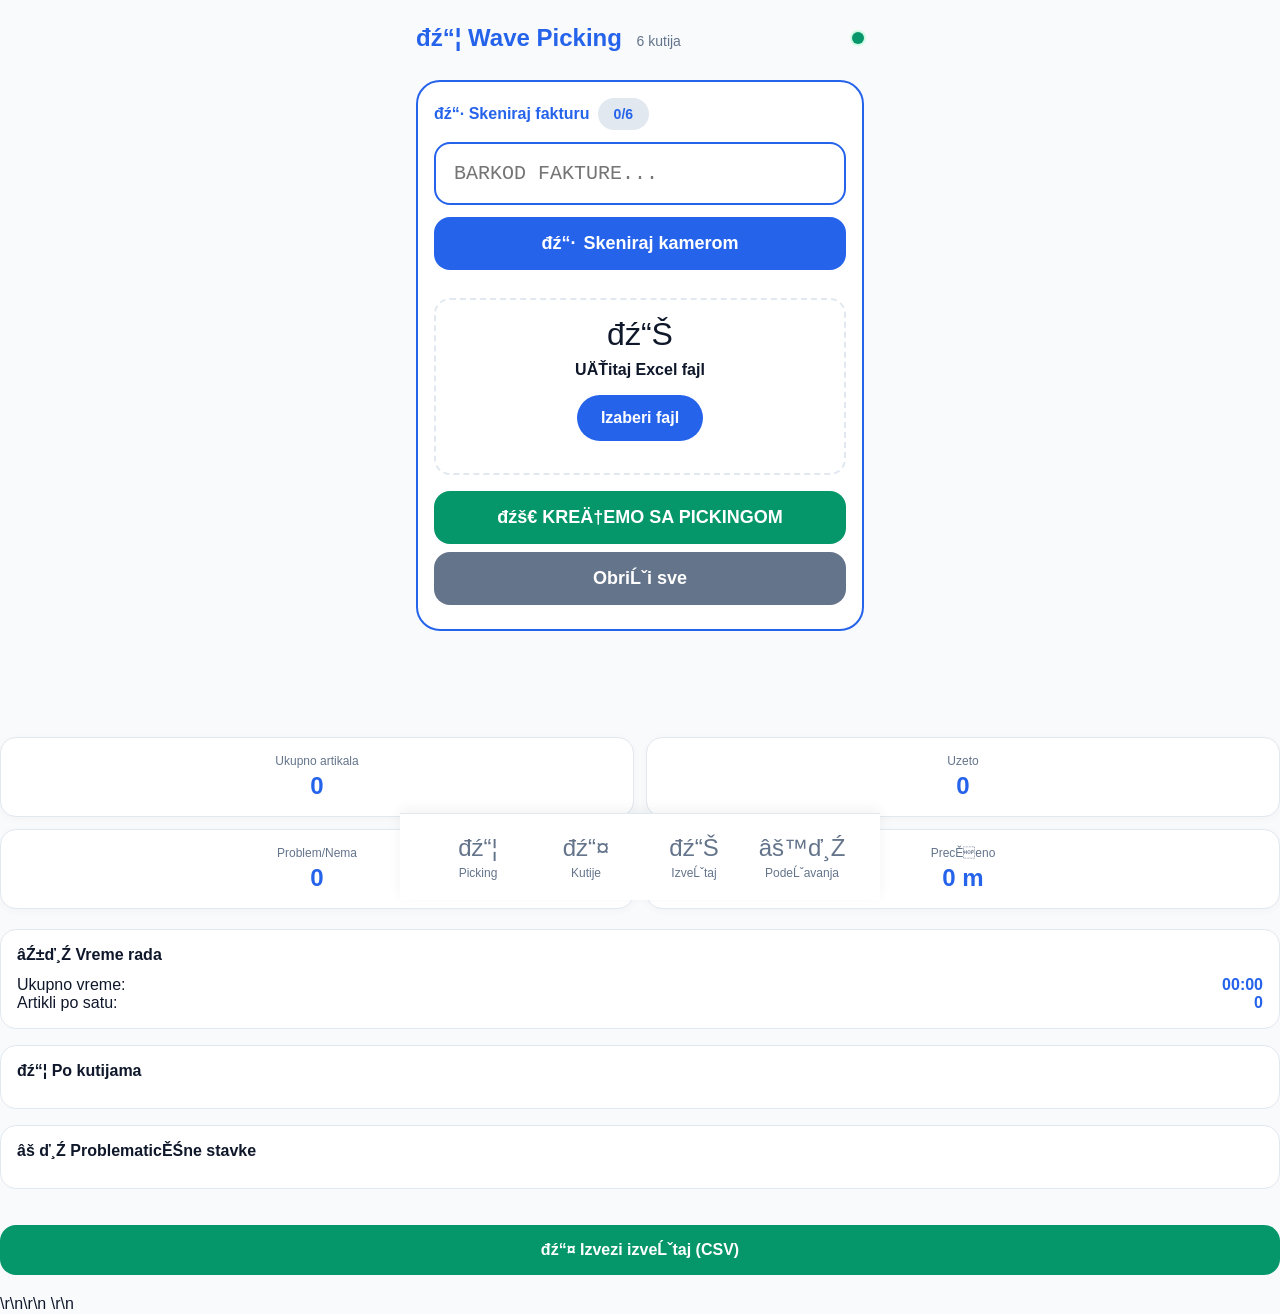
==== legacy/archive-v1/index_mobile.html @ 830100ee "Archive legacy files" ====
<!DOCTYPE html>
<html lang="sr">
<head>
    <meta charset="UTF-8">
    <meta name="viewport" content="width=device-width, initial-scale=1.0, maximum-scale=1.0, user-scalable=no">
    <title>Wave Picking Mobile â€˘ 6 kutija</title>
    
    <!-- PWA Meta tagovi -->
    <link rel="manifest" href="manifest.json">
    <meta name="mobile-web-app-capable" content="yes">
    <meta name="apple-mobile-web-app-capable" content="yes">
    <meta name="apple-mobile-web-app-status-bar-style" content="black-translucent">
    <meta name="theme-color" content="#2563eb">
    <meta name="apple-mobile-web-app-title" content="Wave Picking">
    <!-- Ikonicu za tab - da ne trazi favicon.ico -->
    <link rel="icon" href="data:image/svg+xml,<svg xmlns='http://www.w3.org/2000/svg' viewBox='0 0 100 100'><text y='90' x='50' font-size='90' text-anchor='middle'>&#x1F4E6;</text></svg>">
        <!-- iOS Ikonice -->
    <!-- SheetJS za Excel import -->
    <script src="https://cdn.sheetjs.com/xlsx-0.20.2/package/dist/xlsx.full.min.js"></script>
    
    <style>
        /* Reset i osnovni stilovi */
        :root {
            --primary: #2563eb;
            --primary-dark: #1d4ed8;
            --success: #059669;
            --success-light: #d1fae5;
            --warning: #d97706;
            --danger: #dc2626;
            --dark: #0f172a;
            --light: #f8fafc;
            --gray: #64748b;
            --gray-light: #e2e8f0;
            --surface: #ffffff;
        }
        
        * {
            box-sizing: border-box;
            margin: 0;
            padding: 0;
        }
        
        body {
            font-family: -apple-system, BlinkMacSystemFont, 'Segoe UI', Roboto, Helvetica, Arial, sans-serif;
            background: var(--light);
            color: var(--dark);
            min-height: 100vh;
            padding: 0;
            margin: 0;
            -webkit-tap-highlight-color: transparent;
        }
        
        /* Mobilni kontejner */
        .mobile-container {
            max-width: 480px;
            margin: 0 auto;
            padding: 16px;
            padding-bottom: 80px; /* Prostor za donji navbar */
        }
        
        /* Header */
        .app-header {
            display: flex;
            align-items: center;
            justify-content: space-between;
            margin-bottom: 20px;
            padding: 8px 0;
        }
        
        .app-title {
            font-size: 24px;
            font-weight: 700;
            color: var(--primary);
        }
        
        .app-title span {
            font-size: 14px;
            color: var(--gray);
            font-weight: 400;
            margin-left: 8px;
        }
        
        .connection-status {
            width: 12px;
            height: 12px;
            border-radius: 50%;
            background: var(--success);
            box-shadow: 0 0 0 2px var(--success-light);
        }
        
        .connection-status.offline {
            background: var(--gray);
            box-shadow: 0 0 0 2px var(--gray-light);
        }

        /* Izvestaji */
        .stat-card {
            background: var(--surface);
            padding: 16px;
            border-radius: 16px;
            text-align: center;
            box-shadow: 0 2px 8px rgba(0,0,0,0.03);
            border: 1px solid var(--gray-light);
        }

        .stat-label {
            font-size: 12px;
            color: var(--gray);
            margin-bottom: 4px;
        }

        .stat-value {
            font-size: 24px;
            font-weight: 700;
            color: var(--primary);
        }

        .report-section {
            background: var(--surface);
            border-radius: 16px;
            padding: 16px;
            margin-bottom: 16px;
            border: 1px solid var(--gray-light);
        }

        .section-title {
            font-weight: 600;
            margin-bottom: 12px;
            color: var(--dark);
        }

        .value {
            font-weight: 600;
            color: var(--primary);
        }

        .export-btn {
            width: 100%;
            padding: 16px;
            background: var(--success);
            color: white;
            border: none;
            border-radius: 16px;
            font-size: 16px;
            font-weight: 600;
            margin: 20px 0;
            cursor: pointer;
        }

        .box-progress-item {
            display: flex;
            align-items: center;
            gap: 10px;
            margin-bottom: 10px;
        }

        .box-color {
            width: 24px;
            height: 24px;
            border-radius: 8px;
        }

        .problem-item {
            padding: 12px;
            background: #fff5f5;
            border-radius: 12px;
            margin-bottom: 8px;
            border-left: 4px solid var(--danger);
        }
        
        /* Kartice */
        .card {
            background: var(--surface);
            border-radius: 24px;
            padding: 20px;
            margin-bottom: 16px;
            box-shadow: 0 4px 12px rgba(0,0,0,0.03);
            border: 1px solid var(--gray-light);
        }
        
        /* Input za skeniranje */
        .scan-section {
            background: var(--surface);
            border-radius: 24px;
            padding: 16px;
            margin-bottom: 16px;
            border: 2px solid var(--primary);
        }
        
        .scan-label {
            display: flex;
            align-items: center;
            gap: 8px;
            margin-bottom: 12px;
            color: var(--primary);
            font-weight: 600;
            font-size: 16px;
        }
        
        .scan-input {
            width: 100%;
            padding: 18px;
            font-size: 20px;
            border: 2px solid var(--gray-light);
            border-radius: 16px;
            font-family: monospace;
            text-transform: uppercase;
            background: white;
            margin-bottom: 12px;
        }
        
        .scan-input:focus {
            outline: none;
            border-color: var(--primary);
        }

        /* Donja navigacija - poboljsano */
        .bottom-nav {
            position: fixed;
            bottom: 0;
            left: 0;
            right: 0;
            background: var(--surface);
            border-top: 2px solid var(--gray-light);
            padding: 8px 12px;
            display: flex;
            justify-content: space-around;
            max-width: 480px;
            margin: 0 auto;
            box-shadow: 0 -4px 12px rgba(0,0,0,0.05);
            z-index: 1000;
        }

        .nav-item {
            display: flex;
            flex-direction: column;
            align-items: center;
            gap: 4px;
            color: var(--gray);
            font-size: 12px;
            cursor: pointer;
            padding: 8px 12px;
            border-radius: 30px;
            transition: all 0.2s ease;
            flex: 1;
            max-width: 80px;
        }

        .nav-item:active {
            background: var(--gray-light);
            transform: scale(0.95);
        }

        .nav-item.active {
            color: var(--primary);
            font-weight: 600;
        }

        .nav-item.active .nav-icon {
            transform: scale(1.1);
        }

        .nav-icon {
            font-size: 24px;
            transition: transform 0.2s ease;
        }

        /* Dodati padding na dnu za sadrzaj da ne bude prekriven navigacijom */
        .mobile-container {
            padding-bottom: 90px;
        }
        
        .scan-button {
            width: 100%;
            padding: 16px;
            background: var(--primary);
            color: white;
            border: none;
            border-radius: 16px;
            font-size: 18px;
            font-weight: 600;
            display: flex;
            align-items: center;
            justify-content: center;
            gap: 8px;
            margin-bottom: 8px;
        }
        
        .scan-button:active {
            background: var(--primary-dark);
            transform: scale(0.98);
        }
        
        /* Fakture pilule */
        .invoices-list {
            display: flex;
            flex-wrap: wrap;
            gap: 8px;
            margin: 12px 0;
        }
        
        .invoice-pill {
            background: var(--gray-light);
            padding: 8px 16px;
            border-radius: 40px;
            font-size: 14px;
            font-weight: 600;
            display: inline-flex;
            align-items: center;
            gap: 8px;
        }
        
        .invoice-pill.active {
            background: var(--primary);
            color: white;
        }
        
        .remove-invoice {
            width: 20px;
            height: 20px;
            border-radius: 50%;
            background: rgba(0,0,0,0.1);
            display: inline-flex;
            align-items: center;
            justify-content: center;
            cursor: pointer;
            font-size: 16px;
        }
        
        /* Excel Upload */
        .upload-area {
            border: 2px dashed var(--gray-light);
            border-radius: 16px;
            padding: 16px;
            text-align: center;
            margin: 16px 0;
        }
        
        .upload-button {
            background: var(--primary);
            color: white;
            border: none;
            padding: 14px 24px;
            border-radius: 40px;
            font-size: 16px;
            font-weight: 600;
            margin: 8px 0;
        }
        
        /* Trenutna lokacija - VELIKI PRIKAZ */
        .location-display {
            background: linear-gradient(135deg, var(--primary), var(--primary-dark));
            border-radius: 32px;
            padding: 24px;
            margin-bottom: 16px;
            color: white;
            text-align: center;
        }
        
        .location-label {
            font-size: 16px;
            opacity: 0.9;
            margin-bottom: 4px;
        }
        
        .location-value {
            font-size: 56px;
            font-weight: 800;
            line-height: 1;
            margin-bottom: 8px;
            letter-spacing: 2px;
        }
        
        .location-sku {
            font-size: 32px;
            font-weight: 600;
            font-family: monospace;
            background: rgba(255,255,255,0.2);
            padding: 8px 16px;
            border-radius: 40px;
            display: inline-block;
            margin-top: 8px;
        }
        
        /* Info kartica za artikal */
        .item-card {
            background: var(--surface);
            border-radius: 24px;
            padding: 20px;
            margin-bottom: 16px;
            border-left: 8px solid var(--primary);
        }
        
        .item-row {
            display: flex;
            justify-content: space-between;
            align-items: center;
            margin-bottom: 12px;
        }
        
        .item-label {
            color: var(--gray);
            font-size: 14px;
        }
        
        .item-value {
            font-size: 20px;
            font-weight: 700;
        }
        
        .item-value.invoice {
            background: var(--gray-light);
            padding: 4px 12px;
            border-radius: 40px;
            font-size: 16px;
        }
        
        /* Akciona dugmad - VELIKA */
        .action-buttons {
            display: flex;
            flex-direction: column;
            gap: 12px;
            margin: 20px 0;
        }
        
        .action-btn {
            width: 100%;
            padding: 20px;
            border: none;
            border-radius: 20px;
            font-size: 20px;
            font-weight: 700;
            display: flex;
            align-items: center;
            justify-content: center;
            gap: 12px;
            box-shadow: 0 4px 12px rgba(0,0,0,0.1);
        }
        
        .action-btn:active {
            transform: scale(0.98);
        }
        
        .btn-success {
            background: var(--success);
            color: white;
        }
        
        .btn-warning {
            background: var(--warning);
            color: white;
        }
        
        .btn-danger {
            background: var(--danger);
            color: white;
        }
        
        /* Lista stavki na lokaciji */
        .items-list {
            background: var(--surface);
            border-radius: 24px;
            padding: 16px;
            margin-top: 16px;
        }
        
        .items-title {
            font-size: 18px;
            font-weight: 600;
            margin-bottom: 12px;
            display: flex;
            justify-content: space-between;
        }
        
        .item-entry {
            display: flex;
            align-items: center;
            justify-content: space-between;
            padding: 12px 0;
            border-bottom: 1px solid var(--gray-light);
        }
        
        .item-entry:last-child {
            border-bottom: none;
        }
        
        .item-info {
            display: flex;
            flex-direction: column;
        }
        
        .item-sku {
            font-weight: 600;
            font-size: 16px;
        }
        
        .item-box {
            font-size: 12px;
            color: var(--gray);
        }
        
        .item-qty {
            font-weight: 700;
            font-size: 18px;
            color: var(--primary);
        }
        
        .item-status {
            padding: 4px 12px;
            border-radius: 40px;
            font-size: 12px;
            font-weight: 600;
        }
        
        .status-pending {
            background: var(--gray-light);
            color: var(--gray);
        }
        
        .status-taken {
            background: var(--success-light);
            color: var(--success);
        }
        
        /* Donja navigacija */
        .bottom-nav {
            position: fixed;
            bottom: 0;
            left: 0;
            right: 0;
            background: var(--surface);
            border-top: 1px solid var(--gray-light);
            padding: 12px 24px;
            display: flex;
            justify-content: space-around;
            max-width: 480px;
            margin: 0 auto;
        }
        
        .nav-item {
            display: flex;
            flex-direction: column;
            align-items: center;
            gap: 4px;
            color: var(--gray);
            font-size: 12px;
        }
        
        .nav-item.active {
            color: var(--primary);
        }
        
        .nav-icon {
            font-size: 24px;
        }
        
        /* Loading indikator */
        .loading-overlay {
            position: fixed;
            top: 0;
            left: 0;
            right: 0;
            bottom: 0;
            background: rgba(255,255,255,0.9);
            display: none;
            align-items: center;
            justify-content: center;
            z-index: 1000;
        }
        
        .spinner {
            width: 48px;
            height: 48px;
            border: 4px solid var(--gray-light);
            border-top-color: var(--primary);
            border-radius: 50%;
            animation: spin 0.8s linear infinite;
        }
        
        @keyframes spin {
            to { transform: rotate(360deg); }
        }
        
        /* Utility klase */
        .hidden {
            display: none !important;
        }
        
        .text-center {
            text-align: center;
        }
        
        .mt-4 {
            margin-top: 16px;
        }
        
        .gap-2 {
            gap: 8px;
        }
    </style>
</head>
<body>
    <!-- Loading overlay -->
    <div class="loading-overlay" id="loadingOverlay">
        <div class="spinner"></div>
    </div>

    <!-- Glavni kontejner -->
    <div class="mobile-container">
        <!-- Header -->
        <div class="app-header">
            <div class="app-title">
                đź“¦ Wave Picking
                <span>6 kutija</span>
            </div>
            <div class="connection-status online" id="connectionStatus"></div>
        </div>

        <!-- Sekcija za skeniranje (pre start-a) -->
        <div id="scanSection" class="scan-section">
            <div class="scan-label">
                <span>đź“· Skeniraj fakturu</span>
                <span class="invoice-pill" id="scanCounter">0/6</span>
            </div>
            
            <input type="text" id="barcodeInput" class="scan-input" placeholder="Barkod fakture..." autofocus>
            
            <button class="scan-button" onclick="simulateScan()">
                <span>đź“·</span> Skeniraj kamerom
            </button>
            
            <div class="invoices-list" id="scannedInvoices"></div>
            
            <!-- Excel Upload -->
            <div class="upload-area">
                <div style="font-size: 32px; margin-bottom: 8px;">đź“Š</div>
                <div style="font-weight: 600; margin-bottom: 8px;">UÄŤitaj Excel fajl</div>
                <input type="file" id="excelUpload" accept=".xlsx,.xls,.csv" style="display:none">
                <button class="upload-button" onclick="document.getElementById('excelUpload').click()">
                    Izaberi fajl
                </button>
                <div style="font-size: 12px; color: var(--gray); margin-top: 8px;" id="uploadStatus"></div>
            </div>
            
            <button class="scan-button" style="background: var(--success);" onclick="startWave()" id="startWaveBtn" disabled>
                đźš€ KREÄ†EMO SA PICKINGOM
            </button>
            
            <button class="scan-button" style="background: var(--gray);" onclick="clearScanned()">
                ObriĹˇi sve
            </button>
        </div>

        <!-- Glavni deo za picking (posle start-a) -->
        <div id="pickingSection" style="display: none;">
            <!-- Veliki displej lokacije -->
            <div class="location-display">
                <div class="location-label">TRENUTNA LOKACIJA</div>
                <div class="location-value" id="curLocBig">-</div>
                <div class="location-sku" id="curSkuBig">-</div>
            </div>
            
            <!-- Info o artiklu -->
            <div class="item-card">
                <div class="item-row">
                    <span class="item-label">Ĺ ifra artikla</span>
                    <span class="item-value" id="curSku">-</span>
                </div>
                <div class="item-row">
                    <span class="item-label">Potrebna koliÄŤina</span>
                    <span class="item-value" style="color: var(--success);" id="curQty">-</span>
                </div>
                <div class="item-row">
                    <span class="item-label">Faktura</span>
                    <span class="item-value invoice" id="curInvoice">-</span>
                </div>
                <div class="item-row">
                    <span class="item-label">Kutija</span>
                    <span class="item-value" style="color: var(--primary);" id="curBox">-</span>
                </div>
            </div>
            
            <!-- Akciona dugmad -->
            <div class="action-buttons">
                <button class="action-btn btn-success" onclick="takeCurrentItem()">
                    <span>âś…</span> UZETO
                </button>
                <button class="action-btn btn-warning" onclick="oosCurrentItem()">
                    <span>âťŚ</span> NEMA NA LOKACIJI
                </button>
                <button class="action-btn btn-danger" onclick="problemCurrentItem()">
                    <span>âš ď¸Ź</span> PROBLEM
                </button>
            </div>
            
            <!-- Lista svih stavki na trenutnoj lokaciji -->
            <div class="items-list">
                <div class="items-title">
                    <span>đź“‹ Stavke na lokaciji</span>
                    <span id="locItemsCount">0</span>
                </div>
                <div id="locationItems"></div>
            </div>
            
            <!-- Info o napretku -->
            <div style="display: flex; justify-content: space-between; padding: 16px; background: var(--surface); border-radius: 16px; margin-top: 16px;">
                <div>
                    <div style="color: var(--gray); font-size: 12px;">Napredak</div>
                    <div style="font-weight: 700;" id="progressText">0/0</div>
                </div>
                <div>
                    <div style="color: var(--gray); font-size: 12px;">Kutije</div>
                    <div style="display: flex; gap: 4px;" id="boxesProgress">
                        <span>â¬śâ¬śâ¬śâ¬śâ¬śâ¬ś</span>
                    </div>
                </div>
                <div>
                    <div style="color: var(--gray); font-size: 12px;">Vreme</div>
                    <div style="font-weight: 700;" id="timerDisplay">00:00</div>
                </div>
            </div>
        </div>
    </div>
<!-- KPI kartice -->
        <div style="display: grid; grid-template-columns: 1fr 1fr; gap: 12px; margin-bottom: 20px;">
            <div class="stat-card">
                <div class="stat-label">Ukupno artikala</div>
                <div class="stat-value" id="reportTotalItems">0</div>
            </div>
            <div class="stat-card">
                <div class="stat-label">Uzeto</div>
                <div class="stat-value" id="reportTakenItems">0</div>
            </div>
            <div class="stat-card">
                <div class="stat-label">Problem/Nema</div>
                <div class="stat-value" id="reportProblemItems">0</div>
            </div>
            <div class="stat-card">
                <div class="stat-label">PrecĚeno</div>
                <div class="stat-value" id="reportDistance">0 m</div>
            </div>
        </div>
        
        <!-- Vreme rada -->
        <div class="report-section">
            <div class="section-title">âŹ±ď¸Ź Vreme rada</div>
            <div style="display: flex; justify-content: space-between;">
                <span>Ukupno vreme:</span>
                <span class="value" id="reportTotalTime">00:00</span>
            </div>
            <div style="display: flex; justify-content: space-between;">
                <span>Artikli po satu:</span>
                <span class="value" id="reportItemsPerHour">0</span>
            </div>
        </div>
        
        <!-- Po kutijama -->
        <div class="report-section">
            <div class="section-title">đź“¦ Po kutijama</div>
            <div id="reportBoxes"></div>
        </div>
        
        <!-- ProblematicĚŚne stavke -->
        <div class="report-section">
            <div class="section-title">âš ď¸Ź ProblematicĚŚne stavke</div>
            <div id="reportProblems"></div>
        </div>
        
        <!-- Dugme za izvoz -->
        <button class="export-btn" onclick="exportReport()">
            đź“¤ Izvezi izveĹˇtaj (CSV)
        </button>
    </div>


    <!-- Sekcija za kutije -->
    <div id="boxesSection" style="display: none;"></div>\r\n\r\n    <!-- Sekcija za izvestaje -->\r\n    <div id="reportsSection" style="display: none;"></div>
<!-- Sekcija za podešavanja -->
    <div id="settingsSection" style="display: none;"></div>
    <!-- Donja navigacija -->
    <div class="bottom-nav">
        <div class="nav-item active" onclick="showSection('picking')">
            <span class="nav-icon">đź“¦</span>
            <span>Picking</span>
        </div>
        <div class="nav-item" onclick="showSection('boxes')">
            <span class="nav-icon">đź“¤</span>
            <span>Kutije</span>
        </div>
        <div class="nav-item" onclick="showSection('reports')">
            <span class="nav-icon">đź“Š</span>
            <span>IzveĹˇtaj</span>
        </div>
        <div class="nav-item" onclick="showSection('settings')">
            <span class="nav-icon">âš™ď¸Ź</span>
            <span>PodeĹˇavanja</span>
        </div>
    </div>

    <!-- Service Worker registracija -->
    <script>
        if ('serviceWorker' in navigator) {
            window.addEventListener('load', () => {
                navigator.serviceWorker.register('sw.js')
                    .then(reg => console.log('Service Worker registrovan'))
                    .catch(err => console.log('Service Worker greĹˇka:', err));
            });
        }
    </script>

    <script>
        // ==================== KONFIGURACIJA ====================
        const API = "https://maga-codex.onrender.com";
        let SESSION_ID = null;
        let scannedInvoices = [];
        let uploadedItems = [];
        let waveData = null;
        let waveStartTime = null;
        let timerInterval = null;
        let isOnline = navigator.onLine;
        
        // ==================== POMOÄ†NE FUNKCIJE ====================
        function setLoading(show) {
            document.getElementById('loadingOverlay').style.display = show ? 'flex' : 'none';
        }
        
        function updateConnectionStatus() {
            const statusEl = document.getElementById('connectionStatus');
            isOnline = navigator.onLine;
            statusEl.className = `connection-status ${isOnline ? 'online' : 'offline'}`;
        }
        
        window.addEventListener('online', updateConnectionStatus);
        window.addEventListener('offline', updateConnectionStatus);
        updateConnectionStatus();
        
        // ==================== SKENIRANJE ====================
        document.getElementById('barcodeInput').addEventListener('keypress', function(e) {
            if (e.key === 'Enter') {
                const invoice = this.value.trim();
                if (invoice && scannedInvoices.length < 6) {
                    if (!scannedInvoices.includes(invoice)) {
                        scannedInvoices.push(invoice);
                        updateScannedList();
                        this.value = '';
                        document.getElementById('startWaveBtn').disabled = false;
                    } else {
                        alert('đź“‹ Faktura veÄ‡ skenirana!');
                        this.value = '';
                    }
                }
            }
        });
        
        function simulateScan() {
            if ('BarcodeDetector' in window) {
                alert('Kamera nije dostupna u ovoj verziji. Koristite ruÄŤni unos.');
            } else {
                const fakeBarcode = prompt('Unesite barkod fakture:');
                if (fakeBarcode) {
                    document.getElementById('barcodeInput').value = fakeBarcode;
                    document.getElementById('barcodeInput').dispatchEvent(new Event('keypress', {key: 'Enter'}));
                }
            }
        }
        
        function updateScannedList() {
            const container = document.getElementById('scannedInvoices');
            container.innerHTML = '';
            
            scannedInvoices.forEach((inv, index) => {
                const div = document.createElement('div');
                div.className = 'invoice-pill';
                div.innerHTML = `
                    ${inv}
                    <span style="background: var(--primary); color:white; padding:2px 8px; border-radius:20px;">${index + 1}</span>
                    <span class="remove-invoice" onclick="removeInvoice('${inv}')">âś•</span>
                `;
                container.appendChild(div);
            });
            
            document.getElementById('scanCounter').innerText = `${scannedInvoices.length}/6`;
        }
        
        function removeInvoice(invoice) {
            scannedInvoices = scannedInvoices.filter(i => i !== invoice);
            updateScannedList();
            document.getElementById('startWaveBtn').disabled = scannedInvoices.length === 0;
        }
        
        function clearScanned() {
            scannedInvoices = [];
            updateScannedList();
            document.getElementById('startWaveBtn').disabled = true;
        }
        
        // ==================== EXCEL UPLOAD ====================
        document.getElementById('excelUpload').addEventListener('change', handleExcelUpload);
        
        async function handleExcelUpload(e) {
            const file = e.target.files[0];
            if (!file) return;
            
            setLoading(true);
            document.getElementById('uploadStatus').innerText = 'UÄŤitavanje...';
            
            try {
                let data = [];
                
                if (file.name.endsWith('.csv')) {
                    const text = await file.text();
                    data = parseCSV(text);
                } else {
                    const buffer = await file.arrayBuffer();
                    const workbook = XLSX.read(buffer, { type: 'array' });
                    const firstSheet = workbook.SheetNames[0];
                    const worksheet = workbook.Sheets[firstSheet];
                    const csv = XLSX.utils.sheet_to_csv(worksheet);
                    data = parseCSV(csv);
                }
                
                uploadedItems = data;
                const invoices = [...new Set(data.map(row => row.faktura))];
                
                if (invoices.length > 6) {
                    alert(`PreviĹˇe faktura! Maksimalno 6, ima ${invoices.length}`);
                    return;
                }
                
                scannedInvoices = invoices;
                updateScannedList();
                document.getElementById('uploadStatus').innerHTML = `âś… UÄŤitano ${data.length} stavki`;
                document.getElementById('startWaveBtn').disabled = false;
                
                // SaÄŤuvaj u localStorage za offline
                localStorage.setItem('uploadedItems', JSON.stringify(data));
                localStorage.setItem('scannedInvoices', JSON.stringify(invoices));
                
            } catch (err) {
                document.getElementById('uploadStatus').innerHTML = `âťŚ GreĹˇka: ${err.message}`;
            } finally {
                setLoading(false);
            }
        }
        
        function parseCSV(csvText) {
            // Isti parser kao u originalu
            let cleanText = csvText.replace(/"/g, "");
            if (cleanText.includes("\\n") || cleanText.includes("\\r\\n")) {
                cleanText = cleanText.replace(/\\r\\n/g, "\n").replace(/\\n/g, "\n");
            }
            
            const lines = cleanText.split(/\r?\n/).map(l => l.trim()).filter(l => l);
            if (lines.length === 0) return [];
            
            const headers = lines[0].split(/[,\t;]/).map(h => h.trim().toLowerCase());
            
            const fakturaIdx = headers.findIndex(h => h.includes('broj fak') || h.includes('faktura') || h.includes('invoice'));
            const lokacijaIdx = headers.findIndex(h => h.includes('lokacija') || h.includes('location'));
            const skuIdx = headers.findIndex(h => h.includes('sku') || h.includes('sifra') || h.includes('artikal'));
            const kolicinaIdx = headers.findIndex(h => h.includes('kolicina') || h.includes('qty') || h.includes('quantity'));
            
            if (fakturaIdx === -1 || lokacijaIdx === -1 || skuIdx === -1 || kolicinaIdx === -1) {
                throw new Error("Fajl mora sadrĹľati kolone: broj fak, lokacija, sku, kolicina");
            }
            
            const result = [];
            
            for (let i = 1; i < lines.length; i++) {
                const values = lines[i].split(/[,\t;]/).map(v => v.trim());
                if (values.length < 4) continue;
                
                const faktura = values[fakturaIdx];
                const lokacija = values[lokacijaIdx]?.toUpperCase();
                let sku = values[skuIdx];
                const kolicina = parseInt(values[kolicinaIdx], 10);
                
                if (sku) {
                    sku = String(sku).replace(/\D/g, '').padStart(6, '0').slice(0,6);
                }
                
                if (faktura && lokacija && sku && !isNaN(kolicina) && kolicina > 0 && /^\d{6}$/.test(sku)) {
                    result.push({ faktura, lokacija, sku, kolicina });
                }
            }
            
            return result;
        }
        
        // ==================== START WAVE ====================
        async function startWave() {
            if (scannedInvoices.length === 0) {
                alert('Nema skeniranih faktura!');
                return;
            }
            
            if (uploadedItems.length === 0) {
                // PokuĹˇaj iz localStorage
                const saved = localStorage.getItem('uploadedItems');
                if (saved) {
                    uploadedItems = JSON.parse(saved);
                } else {
                    alert('Nema uÄŤitanih stavki!');
                    return;
                }
            }
            
            setLoading(true);
            
            try {
                const itemsForBackend = uploadedItems
                    .filter(item => scannedInvoices.includes(item.faktura))
                    .map(item => ({
                        sku: item.sku,
                        qty: item.kolicina,
                        location: item.lokacija,
                        invoice: item.faktura
                    }));
                
                const res = await fetch(`${API}/wave/start`, {
                    method: 'POST',
                    headers: { 'Content-Type': 'application/json' },
                    body: JSON.stringify({ items: itemsForBackend, mode: 'optimal' })
                });
                
                const data = await res.json();
                
                if (!res.ok) throw new Error(data.detail || 'GreĹˇka pri startovanju');
                
                SESSION_ID = data.session_id;
                waveData = data;
                
                // SaÄŤuvaj sesiju
                localStorage.setItem('session_id', SESSION_ID);
                localStorage.setItem('waveData', JSON.stringify(data));
                
                document.getElementById('scanSection').style.display = 'none';
                document.getElementById('pickingSection').style.display = 'block';
                
                startTimer();
                renderWave(data);
                
            } catch (err) {
                if (!navigator.onLine) {
                    alert('Offline naÄŤin rada nije joĹˇ implementiran.');
                } else {
                    alert('GreĹˇka: ' + err.message);
                }
            } finally {
                setLoading(false);
            }
        }
        
        // ==================== RENDER WAVE ====================
        function renderWave(data) {
            waveData = data;
            
            // AĹľuriraj veliki displej
            document.getElementById('curLocBig').textContent = data.current_location || 'KRAJ';
            document.getElementById('curSkuBig').textContent = data.current_location ? 'đź“Ť' : 'đźŽ‰ ZAVRĹ ENO';
            
            // AĹľuriraj trenutnu stavku
            updateCurrentItem();
            
            // AĹľuriraj listu stavki na lokaciji
            updateLocationItems();
            
            // AĹľuriraj progress
            const p = data.progress || {};
            document.getElementById('progressText').textContent = `${p.done_items || 0}/${p.total_items || 0}`;
            
            // AĹľuriraj kutije
            updateBoxesProgress();
        }
        
        function updateCurrentItem() {
            if (!waveData || !waveData.current_location) return;
            
            const curLoc = waveData.current_location;
            const items = waveData.items_by_loc[curLoc] || [];
            const activeItem = items.find(it => it.status === 'pending' || it.status === 'partial');
            
            if (activeItem) {
                document.getElementById('curSku').textContent = activeItem.sku;
                document.getElementById('curQty').textContent = activeItem.qty_required - (activeItem.qty_picked || 0);
                document.getElementById('curInvoice').textContent = activeItem.invoice;
                document.getElementById('curBox').textContent = `Kutija ${activeItem.box}`;
            } else {
                document.getElementById('curSku').textContent = '-';
                document.getElementById('curQty').textContent = '-';
                document.getElementById('curInvoice').textContent = '-';
                document.getElementById('curBox').textContent = '-';
            }
        }
        
        function updateLocationItems() {
            if (!waveData || !waveData.current_location) return;
            
            const curLoc = waveData.current_location;
            const items = waveData.items_by_loc[curLoc] || [];
            const container = document.getElementById('locationItems');
            
            container.innerHTML = '';
            document.getElementById('locItemsCount').textContent = items.length;
            
            items.forEach(item => {
                const statusClass = item.status === 'taken' ? 'status-taken' : 'status-pending';
                const statusText = item.status === 'taken' ? 'âś… Uzeto' : 'âŹł ÄŚeka';
                
                const div = document.createElement('div');
                div.className = 'item-entry';
                div.innerHTML = `
                    <div class="item-info">
                        <span class="item-sku">${item.sku}</span>
                        <span class="item-box">Kutija ${item.box}</span>
                    </div>
                    <div style="display: flex; align-items: center; gap: 12px;">
                        <span class="item-qty">${item.qty_picked || 0}/${item.qty_required}</span>
                        <span class="item-status ${statusClass}">${statusText}</span>
                    </div>
                `;
                container.appendChild(div);
            });
        }
        
        function updateBoxesProgress() {
            if (!waveData) return;
            
            const boxes = document.getElementById('boxesProgress');
            let html = '';
            
            for (let i = 1; i <= 6; i++) {
                let completed = false;
                for (const [inv, boxNum] of Object.entries(waveData.box_assignment || {})) {
                    if (boxNum === i && waveData.progress.boxes[inv]?.done === waveData.progress.boxes[inv]?.total) {
                        completed = true;
                        break;
                    }
                }
                html += completed ? 'âś…' : 'â¬ś';
            }
            
            boxes.innerHTML = html;
        }
        
        // ==================== AKCIJE ====================
        function takeCurrentItem() {
            if (!waveData?.current_location) return;
            
            const items = waveData.items_by_loc[waveData.current_location] || [];
            const activeItem = items.find(it => it.status === 'pending' || it.status === 'partial');
            
            if (activeItem) {
                takeItem(activeItem.sku, activeItem.invoice, activeItem.qty_required);
            }
        }
        
        function oosCurrentItem() {
            if (!waveData?.current_location) return;
            
            const items = waveData.items_by_loc[waveData.current_location] || [];
            const activeItem = items.find(it => it.status === 'pending' || it.status === 'partial');
            
            if (activeItem) {
                const note = prompt('Komentar za NEMA:');
                if (note !== null) {
                    setOOS(activeItem.sku, activeItem.invoice, note);
                }
            }
        }
        
        function problemCurrentItem() {
            if (!waveData?.current_location) return;
            
            const items = waveData.items_by_loc[waveData.current_location] || [];
            const activeItem = items.find(it => it.status === 'pending' || it.status === 'partial');
            
            if (activeItem) {
                const picked = parseInt(prompt(`Koliko si uzeo? (0-${activeItem.qty_required})`, '0'));
                if (!isNaN(picked)) {
                    const note = prompt('Komentar:');
                    setProblem(activeItem.sku, activeItem.invoice, activeItem.qty_required, picked, note);
                }
            }
        }
        
        async function takeItem(sku, invoice, required) {
            setLoading(true);
            try {
                await fetch(`${API}/wave/${SESSION_ID}/update`, {
                    method: 'POST',
                    headers: { 'Content-Type': 'application/json' },
                    body: JSON.stringify({ sku, invoice, action: 'take', qty_picked: required })
                });
                await refreshWave();
            } catch (err) {
                alert('GreĹˇka: ' + err.message);
            } finally {
                setLoading(false);
            }
        }
        
        async function setOOS(sku, invoice, note) {
            setLoading(true);
            try {
                await fetch(`${API}/wave/${SESSION_ID}/update`, {
                    method: 'POST',
                    headers: { 'Content-Type': 'application/json' },
                    body: JSON.stringify({ sku, invoice, action: 'oos', note })
                });
                await refreshWave();
            } catch (err) {
                alert('GreĹˇka: ' + err.message);
            } finally {
                setLoading(false);
            }
        }
        
        async function setProblem(sku, invoice, required, picked, note) {
            setLoading(true);
            try {
                await fetch(`${API}/wave/${SESSION_ID}/update`, {
                    method: 'POST',
                    headers: { 'Content-Type': 'application/json' },
                    body: JSON.stringify({ sku, invoice, action: 'problem', qty_picked: picked, note })
                });
                await refreshWave();
            } catch (err) {
                alert('GreĹˇka: ' + err.message);
            } finally {
                setLoading(false);
            }
        }
        
        async function refreshWave() {
            if (!SESSION_ID) return;
            
            try {
                const res = await fetch(`${API}/wave/${SESSION_ID}`);
                const data = await res.json();
                renderWave(data);
                localStorage.setItem('waveData', JSON.stringify(data));
            } catch (err) {
                console.log('Offline - koristim keĹˇirane podatke');
                const cached = localStorage.getItem('waveData');
                if (cached) renderWave(JSON.parse(cached));
            }
        }
        
        // ==================== TIMER ====================
        function startTimer() {
            waveStartTime = Date.now();
            if (timerInterval) clearInterval(timerInterval);
            
            timerInterval = setInterval(() => {
                if (!waveStartTime) return;
                
                const elapsed = Math.floor((Date.now() - waveStartTime) / 1000);
                const minutes = Math.floor(elapsed / 60);
                const seconds = elapsed % 60;
                document.getElementById('timerDisplay').textContent = 
                    `${minutes.toString().padStart(2, '0')}:${seconds.toString().padStart(2, '0')}`;
            }, 1000);
        }
        

        // ==================== IZVESTAJI ====================
        function showReports() {
            const picking = document.getElementById('pickingSection');
            const reports = document.getElementById('reportsSection');
            if (picking) picking.style.display = 'none';
            if (reports) reports.style.display = 'block';
            loadReportData();
        }

        // ==================== SEKCIJA ZA KUTIJE ====================
function loadBoxesSection() {
    const container = document.getElementById('boxesSection');
    if (!container) return;
    
    if (!waveData && !SESSION_ID) {
        container.innerHTML = '<div style="text-align: center; padding: 40px;">\uD83D\uDCE6 Pokreni picking prvo</div>';
        return;
    }
    
    let html = '<div style="padding: 16px;">';
    html += '<h3 style="margin-bottom: 20px;">\uD83D\uDCE6 Kutije na kolicima</h3>';
    
    for (let i = 1; i <= 6; i++) {
        let invoice = null;
        let boxProgress = { total: 0, done: 0 };
        
        // Pronadji fakturu za ovu kutiju
        for (const [inv, boxNum] of Object.entries(waveData?.box_assignment || {})) {
            if (boxNum === i) {
                invoice = inv;
                break;
            }
        }
        
        if (invoice && waveData?.progress?.boxes[invoice]) {
            boxProgress = waveData.progress.boxes[invoice];
        }
        
        const percent = boxProgress.total > 0 ? Math.round((boxProgress.done / boxProgress.total) * 100) : 0;
        const boxColor = getBoxColor(i);
        
        html += `
            <div style="background: white; border-radius: 16px; padding: 16px; margin-bottom: 12px; border: 2px solid ${boxColor};">
                <div style="display: flex; justify-content: space-between; align-items: center; margin-bottom: 10px;">
                    <span style="font-size: 18px; font-weight: 700; color: ${boxColor};">Kutija ${i}</span>
                    ${invoice ? `<span style="background: ${boxColor}; color: white; padding: 4px 12px; border-radius: 20px;">${invoice}</span>` : '<span style="color: var(--gray);">Prazna</span>'}
                </div>
                ${invoice ? `
                    <div style="margin: 10px 0;">
                        <div style="display: flex; justify-content: space-between; margin-bottom: 5px;">
                            <span>Napredak:</span>
                            <span>${boxProgress.done}/${boxProgress.total} (${percent}%)</span>
                        </div>
                        <div class="progress-bar">
                            <div class="progress-fill" style="width: ${percent}%; background: ${boxColor};"></div>
                        </div>
                    </div>
                    <button class="scan-button" style="margin-top: 10px;" onclick="showBoxDetails(${i})">
                        \uD83D\uDCCB Detalji kutije
                    </button>
                ` : ''}
            </div>
        `;
    }
    
    html += '</div>';
    container.innerHTML = html;
}

// ==================== SEKCIJA ZA PODESAVANJA ====================
function loadSettings() {
    const container = document.getElementById('settingsSection');
    if (!container) return;
    
    container.innerHTML = `
        <div style="padding: 16px;">
            <h3 style="margin-bottom: 20px;">\u2699\uFE0F Podesavanja</h3>
            
            <div style="background: white; border-radius: 16px; padding: 16px; margin-bottom: 16px;">
                <div style="font-weight: 600; margin-bottom: 12px;">API Konfiguracija</div>
                <div style="margin-bottom: 10px;">
                    <label style="display: block; margin-bottom: 5px;">API URL:</label>
                    <input type="text" id="apiUrl" value="${API}" style="width: 100%; padding: 10px; border: 1px solid var(--gray-light); border-radius: 8px;">
                </div>
                <button class="scan-button" onclick="saveApiUrl()">Sacuvaj</button>
            </div>
            
            <div style="background: white; border-radius: 16px; padding: 16px; margin-bottom: 16px;">
                <div style="font-weight: 600; margin-bottom: 12px;">Rezim rada</div>
                <label style="display: flex; align-items: center; gap: 10px; margin-bottom: 10px;">
                    <input type="radio" name="mode" value="optimal" checked> Optimalno (najkraca putanja)
                </label>
                <label style="display: flex; align-items: center; gap: 10px; margin-bottom: 10px;">
                    <input type="radio" name="mode" value="ortools"> OR-Tools (sporije, tacnije)
                </label>
                <label style="display: flex; align-items: center; gap: 10px; margin-bottom: 10px;">
                    <input type="radio" name="mode" value="sector"> Po sektorima
                </label>
            </div>
            
            <div style="background: white; border-radius: 16px; padding: 16px; margin-bottom: 16px;">
                <div style="font-weight: 600; margin-bottom: 12px;">Podaci</div>
                <button class="scan-button" style="background: var(--warning);" onclick="clearLocalData()">
                    \uD83D\uDDD1\uFE0F Obrisi lokalne podatke
                </button>
            </div>
            
            <div style="background: white; border-radius: 16px; padding: 16px;">
                <div style="font-weight: 600; margin-bottom: 12px;">Info</div>
                <div>Verzija: 1.0.0</div>
                <div>Sesija: ${SESSION_ID || 'Nema aktivne sesije'}</div>
            </div>
        </div>
    `;
}

// ==================== POMOCNE FUNKCIJE ZA PODESAVANJA ====================
function saveApiUrl() {
    const newUrl = document.getElementById('apiUrl').value;
    localStorage.setItem('api_url', newUrl);
    alert('API URL sacuvan. Osvezi stranicu da bi primenio promene.');
}

function clearLocalData() {
    if (confirm('Obrisati sve lokalno sacuvane podatke?')) {
        localStorage.clear();
        sessionStorage.clear();
        alert('Podaci obrisani. Osvezi stranicu.');
    }
}

// ==================== SEKCIJA ZA IZVESTAJE ====================
function loadReportData() {
    const container = document.getElementById('reportsSection');
    if (!container) return;
    
    if (!waveData) {
        container.innerHTML = '<div style="text-align: center; padding: 40px;">\uD83D\uDCCA Nema podataka za izvestaj</div>';
        return;
    }
    
    const stats = calculateStats(waveData);
    
    container.innerHTML = `
        <div style="padding: 16px;">
            <h3 style="margin-bottom: 20px;">\uD83D\uDCCA Izvestaj</h3>
            
            <!-- KPI kartice -->
            <div style="display: grid; grid-template-columns: 1fr 1fr; gap: 12px; margin-bottom: 20px;">
                <div class="stat-card">
                    <div class="stat-label">Ukupno</div>
                    <div class="stat-value">${stats.totalItems}</div>
                </div>
                <div class="stat-card">
                    <div class="stat-label">Uzeto</div>
                    <div class="stat-value">${stats.takenItems}</div>
                </div>
                <div class="stat-card">
                    <div class="stat-label">Problem</div>
                    <div class="stat-value">${stats.problemItems}</div>
                </div>
                <div class="stat-card">
                    <div class="stat-label">Predjeno</div>
                    <div class="stat-value">${stats.distance} m</div>
                </div>
            </div>
            
            <!-- Vreme -->
            <div class="report-section">
                <div class="section-title">\u23F1\uFE0F Vreme</div>
                <div style="display: flex; justify-content: space-between;">
                    <span>Ukupno:</span>
                    <span class="value">${stats.totalTime}</span>
                </div>
                <div style="display: flex; justify-content: space-between;">
                    <span>Artikli/sat:</span>
                    <span class="value">${stats.itemsPerHour}</span>
                </div>
            </div>
            
            <button class="export-btn" onclick="exportReport()">
                \uD83D\uDCE4 Izvezi CSV
            </button>
        </div>
    `;
}

// ==================== STATISTIKA ====================
function calculateStats(data) {
    let totalItems = 0;
    let takenItems = 0;
    let problemItems = 0;
    
    for (const loc in data.items_by_loc) {
        waveData.items_by_loc[loc].forEach(item => {
            totalItems += item.qty_required;
            if (item.status === 'taken') {
                takenItems += item.qty_picked || item.qty_required;
            } else if (item.status === 'problem' || item.status === 'oos') {
                problemItems += (item.qty_required - (item.qty_picked || 0));
            }
        });
    }
    
    const elapsed = waveStartTime ? Math.floor((Date.now() - waveStartTime) / 1000) : 0;
    const hours = Math.floor(elapsed / 3600);
    const minutes = Math.floor((elapsed % 3600) / 60);
    const totalTime = `${hours.toString().padStart(2, '0')}:${minutes.toString().padStart(2, '0')}`;
    
    const itemsPerHour = elapsed > 0 ? Math.round((takenItems / elapsed) * 3600) : 0;
    
    return {
        totalItems,
        takenItems,
        problemItems,
        distance: data.distance_m || 0,
        totalTime,
        itemsPerHour
    };
}

function exportReport() {
    if (!waveData) return;
    
    const stats = calculateStats(waveData);
    let csv = 'Lokacija,SKU,Kutija,Faktura,Status,Trazeno,Uzeto,Napomena\n';
    
    for (const loc in waveData.items_by_loc) {
        waveData.items_by_loc[loc].forEach(item => {
            csv += `${loc},${item.sku},${item.box},${item.invoice},${item.status},${item.qty_required},${item.qty_picked || 0},${item.note || ''}\n`;
        });
    }
    
    csv += '\nSTATISTIKA\n';
    csv += `Ukupno,${stats.totalItems}\n`;
    csv += `Uzeto,${stats.takenItems}\n`;
    csv += `Problem,${stats.problemItems}\n`;
    csv += `Predjeno,${stats.distance} m\n`;
    csv += `Vreme,${stats.totalTime}\n`;
    
    const blob = new Blob([csv], { type: 'text/csv' });
    const url = window.URL.createObjectURL(blob);
    const a = document.createElement('a');
    a.href = url;
    a.download = `wave-report-${new Date().toISOString().slice(0,10)}.csv`;
    a.click();
}

// ==================== NAVIGACIJA ====================
function showSection(section) {
    // Proveri da li je event definisan (pozvano klikom ili programski)
    if (typeof event !== 'undefined' && event) {
        // Ukloni active klasu sa svih navigacionih stavki
        document.querySelectorAll('.nav-item').forEach(item => {
            item.classList.remove('active');
        });
        // Dodaj active klasu na kliknutu stavku
        if (event.currentTarget) {
            event.currentTarget.classList.add('active');
        }
    }
    
    // Sakrij sve sekcije
    const sections = ['scanSection', 'pickingSection', 'boxesSection', 'reportsSection', 'settingsSection'];
    sections.forEach(id => {
        const el = document.getElementById(id);
        if (el) el.style.display = 'none';
    });
    
    // Prikazi izabranu sekciju
    const selectedSection = document.getElementById(section + 'Section');
    if (selectedSection) {
        selectedSection.style.display = 'block';
    }
    
    // Ucitaj podatke za pojedine sekcije
    switch(section) {
        case 'picking':
            if (SESSION_ID) refreshWave();
            break;
        case 'boxes':
            if (typeof loadBoxesSection === 'function') loadBoxesSection();
            break;
        case 'reports':
            if (typeof loadReportData === 'function') loadReportData();
            break;
        case 'settings':
            if (typeof loadSettings === 'function') loadSettings();
            break;
    }
}

// ==================== INIT ====================
window.addEventListener('load', () => {
    console.log('Stranica ucitana');
    
    // Aktiviraj prvu navigacionu stavku
    const firstNavItem = document.querySelector('.nav-item');
    if (firstNavItem) {
        // Ukloni active sa svih
        document.querySelectorAll('.nav-item').forEach(item => {
            item.classList.remove('active');
        });
        // Dodaj na prvu
        firstNavItem.classList.add('active');
        // Pozovi showSection sa prvom sekcijom
        showSection('picking');
    }
    
    // Proveri da li postoji sacuvana sesija
    const savedSession = localStorage.getItem('session_id');
    const savedWave = localStorage.getItem('waveData');
    
    if (savedSession && savedWave) {
        // Sacekaj malo da se sve ucita
        setTimeout(() => {
            if (confirm('Nastavi prethodnu sesiju?')) {
                SESSION_ID = savedSession;
                waveData = JSON.parse(savedWave);
                document.getElementById('scanSection').style.display = 'none';
                document.getElementById('pickingSection').style.display = 'block';
                renderWave(waveData);
                startTimer();
            }
        }, 500);
    }
});
        
        // ==================== EXPORT ====================
        window.removeInvoice = removeInvoice;
        window.clearScanned = clearScanned;
        window.startWave = startWave;
        window.simulateScan = simulateScan;
        window.takeCurrentItem = takeCurrentItem;
        window.oosCurrentItem = oosCurrentItem;
        window.problemCurrentItem = problemCurrentItem;
        window.showSection = showSection;
    </script>
</body>
</html>
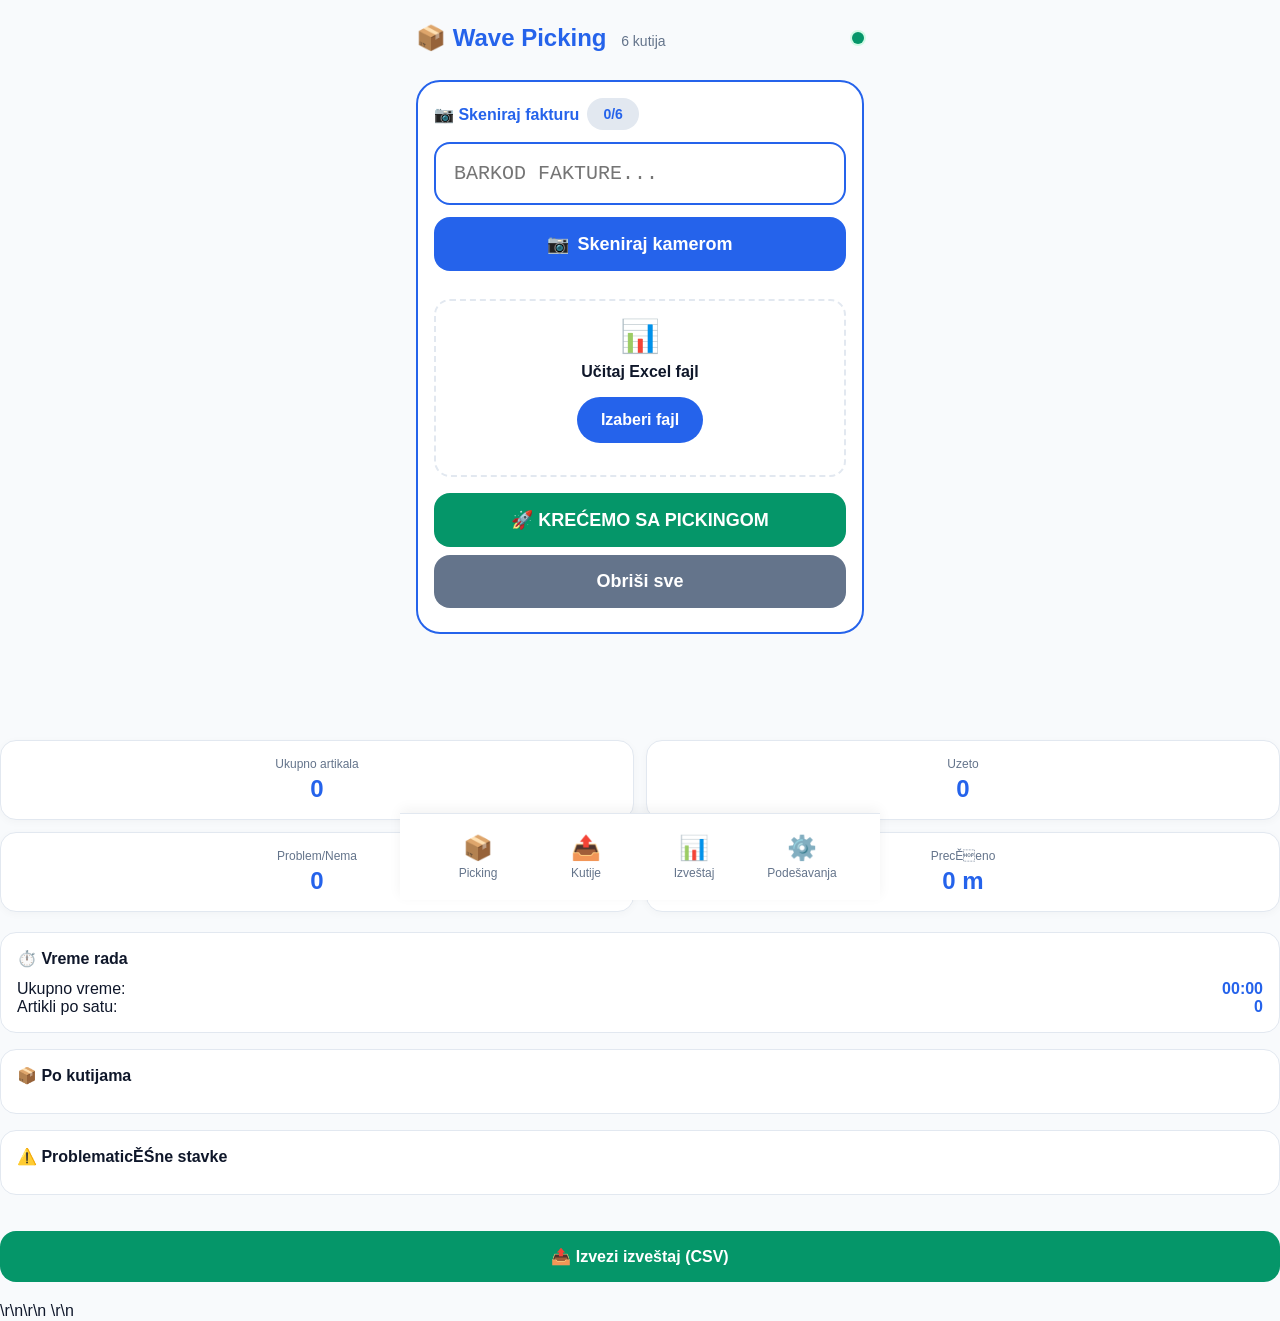
==== commit 57414863: "Update index and session improvements" ====
--- a/legacy/archive-v1/index_mobile.html
+++ b/legacy/archive-v1/index_mobile.html
@@ -3,7 +3,7 @@
 <head>
     <meta charset="UTF-8">
     <meta name="viewport" content="width=device-width, initial-scale=1.0, maximum-scale=1.0, user-scalable=no">
-    <title>Wave Picking Mobile â€˘ 6 kutija</title>
+    <title>Wave Picking Mobile • 6 kutija</title>
     
     <!-- PWA Meta tagovi -->
     <link rel="manifest" href="manifest.json">
@@ -610,7 +610,7 @@
         <!-- Header -->
         <div class="app-header">
             <div class="app-title">
-                đź“¦ Wave Picking
+                📦 Wave Picking
                 <span>6 kutija</span>
             </div>
             <div class="connection-status online" id="connectionStatus"></div>
@@ -619,22 +619,22 @@
         <!-- Sekcija za skeniranje (pre start-a) -->
         <div id="scanSection" class="scan-section">
             <div class="scan-label">
-                <span>đź“· Skeniraj fakturu</span>
+                <span>📷 Skeniraj fakturu</span>
                 <span class="invoice-pill" id="scanCounter">0/6</span>
             </div>
             
             <input type="text" id="barcodeInput" class="scan-input" placeholder="Barkod fakture..." autofocus>
             
             <button class="scan-button" onclick="simulateScan()">
-                <span>đź“·</span> Skeniraj kamerom
+                <span>📷</span> Skeniraj kamerom
             </button>
             
             <div class="invoices-list" id="scannedInvoices"></div>
             
             <!-- Excel Upload -->
             <div class="upload-area">
-                <div style="font-size: 32px; margin-bottom: 8px;">đź“Š</div>
-                <div style="font-weight: 600; margin-bottom: 8px;">UÄŤitaj Excel fajl</div>
+                <div style="font-size: 32px; margin-bottom: 8px;">📊</div>
+                <div style="font-weight: 600; margin-bottom: 8px;">Učitaj Excel fajl</div>
                 <input type="file" id="excelUpload" accept=".xlsx,.xls,.csv" style="display:none">
                 <button class="upload-button" onclick="document.getElementById('excelUpload').click()">
                     Izaberi fajl
@@ -643,11 +643,11 @@
             </div>
             
             <button class="scan-button" style="background: var(--success);" onclick="startWave()" id="startWaveBtn" disabled>
-                đźš€ KREÄ†EMO SA PICKINGOM
+                🚀 KREĆEMO SA PICKINGOM
             </button>
             
             <button class="scan-button" style="background: var(--gray);" onclick="clearScanned()">
-                ObriĹˇi sve
+                Obriši sve
             </button>
         </div>
 
@@ -663,11 +663,11 @@
             <!-- Info o artiklu -->
             <div class="item-card">
                 <div class="item-row">
-                    <span class="item-label">Ĺ ifra artikla</span>
+                    <span class="item-label">Šifra artikla</span>
                     <span class="item-value" id="curSku">-</span>
                 </div>
                 <div class="item-row">
-                    <span class="item-label">Potrebna koliÄŤina</span>
+                    <span class="item-label">Potrebna količina</span>
                     <span class="item-value" style="color: var(--success);" id="curQty">-</span>
                 </div>
                 <div class="item-row">
@@ -683,20 +683,20 @@
             <!-- Akciona dugmad -->
             <div class="action-buttons">
                 <button class="action-btn btn-success" onclick="takeCurrentItem()">
-                    <span>âś…</span> UZETO
+                    <span>✅</span> UZETO
                 </button>
                 <button class="action-btn btn-warning" onclick="oosCurrentItem()">
-                    <span>âťŚ</span> NEMA NA LOKACIJI
+                    <span>❌</span> NEMA NA LOKACIJI
                 </button>
                 <button class="action-btn btn-danger" onclick="problemCurrentItem()">
-                    <span>âš ď¸Ź</span> PROBLEM
+                    <span>⚠️</span> PROBLEM
                 </button>
             </div>
             
             <!-- Lista svih stavki na trenutnoj lokaciji -->
             <div class="items-list">
                 <div class="items-title">
-                    <span>đź“‹ Stavke na lokaciji</span>
+                    <span>📋 Stavke na lokaciji</span>
                     <span id="locItemsCount">0</span>
                 </div>
                 <div id="locationItems"></div>
@@ -711,7 +711,7 @@
                 <div>
                     <div style="color: var(--gray); font-size: 12px;">Kutije</div>
                     <div style="display: flex; gap: 4px;" id="boxesProgress">
-                        <span>â¬śâ¬śâ¬śâ¬śâ¬śâ¬ś</span>
+                        <span>⬜⬜⬜⬜⬜⬜</span>
                     </div>
                 </div>
                 <div>
@@ -743,7 +743,7 @@
         
         <!-- Vreme rada -->
         <div class="report-section">
-            <div class="section-title">âŹ±ď¸Ź Vreme rada</div>
+            <div class="section-title">⏱️ Vreme rada</div>
             <div style="display: flex; justify-content: space-between;">
                 <span>Ukupno vreme:</span>
                 <span class="value" id="reportTotalTime">00:00</span>
@@ -756,19 +756,19 @@
         
         <!-- Po kutijama -->
         <div class="report-section">
-            <div class="section-title">đź“¦ Po kutijama</div>
+            <div class="section-title">📦 Po kutijama</div>
             <div id="reportBoxes"></div>
         </div>
         
         <!-- ProblematicĚŚne stavke -->
         <div class="report-section">
-            <div class="section-title">âš ď¸Ź ProblematicĚŚne stavke</div>
+            <div class="section-title">⚠️ ProblematicĚŚne stavke</div>
             <div id="reportProblems"></div>
         </div>
         
         <!-- Dugme za izvoz -->
         <button class="export-btn" onclick="exportReport()">
-            đź“¤ Izvezi izveĹˇtaj (CSV)
+            📤 Izvezi izveštaj (CSV)
         </button>
     </div>
 
@@ -780,20 +780,20 @@
     <!-- Donja navigacija -->
     <div class="bottom-nav">
         <div class="nav-item active" onclick="showSection('picking')">
-            <span class="nav-icon">đź“¦</span>
+            <span class="nav-icon">📦</span>
             <span>Picking</span>
         </div>
         <div class="nav-item" onclick="showSection('boxes')">
-            <span class="nav-icon">đź“¤</span>
+            <span class="nav-icon">📤</span>
             <span>Kutije</span>
         </div>
         <div class="nav-item" onclick="showSection('reports')">
-            <span class="nav-icon">đź“Š</span>
-            <span>IzveĹˇtaj</span>
+            <span class="nav-icon">📊</span>
+            <span>Izveštaj</span>
         </div>
         <div class="nav-item" onclick="showSection('settings')">
-            <span class="nav-icon">âš™ď¸Ź</span>
-            <span>PodeĹˇavanja</span>
+            <span class="nav-icon">⚙️</span>
+            <span>Podešavanja</span>
         </div>
     </div>
 
@@ -803,7 +803,7 @@
             window.addEventListener('load', () => {
                 navigator.serviceWorker.register('sw.js')
                     .then(reg => console.log('Service Worker registrovan'))
-                    .catch(err => console.log('Service Worker greĹˇka:', err));
+                    .catch(err => console.log('Service Worker greška:', err));
             });
         }
     </script>
@@ -819,7 +819,7 @@
         let timerInterval = null;
         let isOnline = navigator.onLine;
         
-        // ==================== POMOÄ†NE FUNKCIJE ====================
+        // ==================== POMOĆNE FUNKCIJE ====================
         function setLoading(show) {
             document.getElementById('loadingOverlay').style.display = show ? 'flex' : 'none';
         }
@@ -845,7 +845,7 @@
                         this.value = '';
                         document.getElementById('startWaveBtn').disabled = false;
                     } else {
-                        alert('đź“‹ Faktura veÄ‡ skenirana!');
+                        alert('📋 Faktura već skenirana!');
                         this.value = '';
                     }
                 }
@@ -854,7 +854,7 @@
         
         function simulateScan() {
             if ('BarcodeDetector' in window) {
-                alert('Kamera nije dostupna u ovoj verziji. Koristite ruÄŤni unos.');
+                alert('Kamera nije dostupna u ovoj verziji. Koristite ručni unos.');
             } else {
                 const fakeBarcode = prompt('Unesite barkod fakture:');
                 if (fakeBarcode) {
@@ -902,7 +902,7 @@
             if (!file) return;
             
             setLoading(true);
-            document.getElementById('uploadStatus').innerText = 'UÄŤitavanje...';
+            document.getElementById('uploadStatus').innerText = 'Učitavanje...';
             
             try {
                 let data = [];
@@ -923,21 +923,21 @@
                 const invoices = [...new Set(data.map(row => row.faktura))];
                 
                 if (invoices.length > 6) {
-                    alert(`PreviĹˇe faktura! Maksimalno 6, ima ${invoices.length}`);
+                    alert(`Previše faktura! Maksimalno 6, ima ${invoices.length}`);
                     return;
                 }
                 
                 scannedInvoices = invoices;
                 updateScannedList();
-                document.getElementById('uploadStatus').innerHTML = `âś… UÄŤitano ${data.length} stavki`;
+                document.getElementById('uploadStatus').innerHTML = `✅ Učitano ${data.length} stavki`;
                 document.getElementById('startWaveBtn').disabled = false;
                 
-                // SaÄŤuvaj u localStorage za offline
+                // Sačuvaj u localStorage za offline
                 localStorage.setItem('uploadedItems', JSON.stringify(data));
                 localStorage.setItem('scannedInvoices', JSON.stringify(invoices));
                 
             } catch (err) {
-                document.getElementById('uploadStatus').innerHTML = `âťŚ GreĹˇka: ${err.message}`;
+                document.getElementById('uploadStatus').innerHTML = `❌ Greška: ${err.message}`;
             } finally {
                 setLoading(false);
             }
@@ -961,7 +961,7 @@
             const kolicinaIdx = headers.findIndex(h => h.includes('kolicina') || h.includes('qty') || h.includes('quantity'));
             
             if (fakturaIdx === -1 || lokacijaIdx === -1 || skuIdx === -1 || kolicinaIdx === -1) {
-                throw new Error("Fajl mora sadrĹľati kolone: broj fak, lokacija, sku, kolicina");
+                throw new Error("Fajl mora sadržati kolone: broj fak, lokacija, sku, kolicina");
             }
             
             const result = [];
@@ -995,12 +995,12 @@
             }
             
             if (uploadedItems.length === 0) {
-                // PokuĹˇaj iz localStorage
+                // Pokušaj iz localStorage
                 const saved = localStorage.getItem('uploadedItems');
                 if (saved) {
                     uploadedItems = JSON.parse(saved);
                 } else {
-                    alert('Nema uÄŤitanih stavki!');
+                    alert('Nema učitanih stavki!');
                     return;
                 }
             }
@@ -1025,12 +1025,12 @@
                 
                 const data = await res.json();
                 
-                if (!res.ok) throw new Error(data.detail || 'GreĹˇka pri startovanju');
+                if (!res.ok) throw new Error(data.detail || 'Greška pri startovanju');
                 
                 SESSION_ID = data.session_id;
                 waveData = data;
                 
-                // SaÄŤuvaj sesiju
+                // Sačuvaj sesiju
                 localStorage.setItem('session_id', SESSION_ID);
                 localStorage.setItem('waveData', JSON.stringify(data));
                 
@@ -1042,9 +1042,9 @@
                 
             } catch (err) {
                 if (!navigator.onLine) {
-                    alert('Offline naÄŤin rada nije joĹˇ implementiran.');
+                    alert('Offline način rada nije još implementiran.');
                 } else {
-                    alert('GreĹˇka: ' + err.message);
+                    alert('Greška: ' + err.message);
                 }
             } finally {
                 setLoading(false);
@@ -1055,21 +1055,21 @@
         function renderWave(data) {
             waveData = data;
             
-            // AĹľuriraj veliki displej
+            // Ažuriraj veliki displej
             document.getElementById('curLocBig').textContent = data.current_location || 'KRAJ';
-            document.getElementById('curSkuBig').textContent = data.current_location ? 'đź“Ť' : 'đźŽ‰ ZAVRĹ ENO';
-            
-            // AĹľuriraj trenutnu stavku
+            document.getElementById('curSkuBig').textContent = data.current_location ? '📍' : '🎉 ZAVRŠENO';
+            
+            // Ažuriraj trenutnu stavku
             updateCurrentItem();
             
-            // AĹľuriraj listu stavki na lokaciji
+            // Ažuriraj listu stavki na lokaciji
             updateLocationItems();
             
-            // AĹľuriraj progress
+            // Ažuriraj progress
             const p = data.progress || {};
             document.getElementById('progressText').textContent = `${p.done_items || 0}/${p.total_items || 0}`;
             
-            // AĹľuriraj kutije
+            // Ažuriraj kutije
             updateBoxesProgress();
         }
         
@@ -1105,7 +1105,7 @@
             
             items.forEach(item => {
                 const statusClass = item.status === 'taken' ? 'status-taken' : 'status-pending';
-                const statusText = item.status === 'taken' ? 'âś… Uzeto' : 'âŹł ÄŚeka';
+                const statusText = item.status === 'taken' ? '✅ Uzeto' : '⏳ ÄŚeka';
                 
                 const div = document.createElement('div');
                 div.className = 'item-entry';
@@ -1137,7 +1137,7 @@
                         break;
                     }
                 }
-                html += completed ? 'âś…' : 'â¬ś';
+                html += completed ? '✅' : '⬜';
             }
             
             boxes.innerHTML = html;
@@ -1194,7 +1194,7 @@
                 });
                 await refreshWave();
             } catch (err) {
-                alert('GreĹˇka: ' + err.message);
+                alert('Greška: ' + err.message);
             } finally {
                 setLoading(false);
             }
@@ -1210,7 +1210,7 @@
                 });
                 await refreshWave();
             } catch (err) {
-                alert('GreĹˇka: ' + err.message);
+                alert('Greška: ' + err.message);
             } finally {
                 setLoading(false);
             }
@@ -1226,7 +1226,7 @@
                 });
                 await refreshWave();
             } catch (err) {
-                alert('GreĹˇka: ' + err.message);
+                alert('Greška: ' + err.message);
             } finally {
                 setLoading(false);
             }
@@ -1241,7 +1241,7 @@
                 renderWave(data);
                 localStorage.setItem('waveData', JSON.stringify(data));
             } catch (err) {
-                console.log('Offline - koristim keĹˇirane podatke');
+                console.log('Offline - koristim keširane podatke');
                 const cached = localStorage.getItem('waveData');
                 if (cached) renderWave(JSON.parse(cached));
             }
